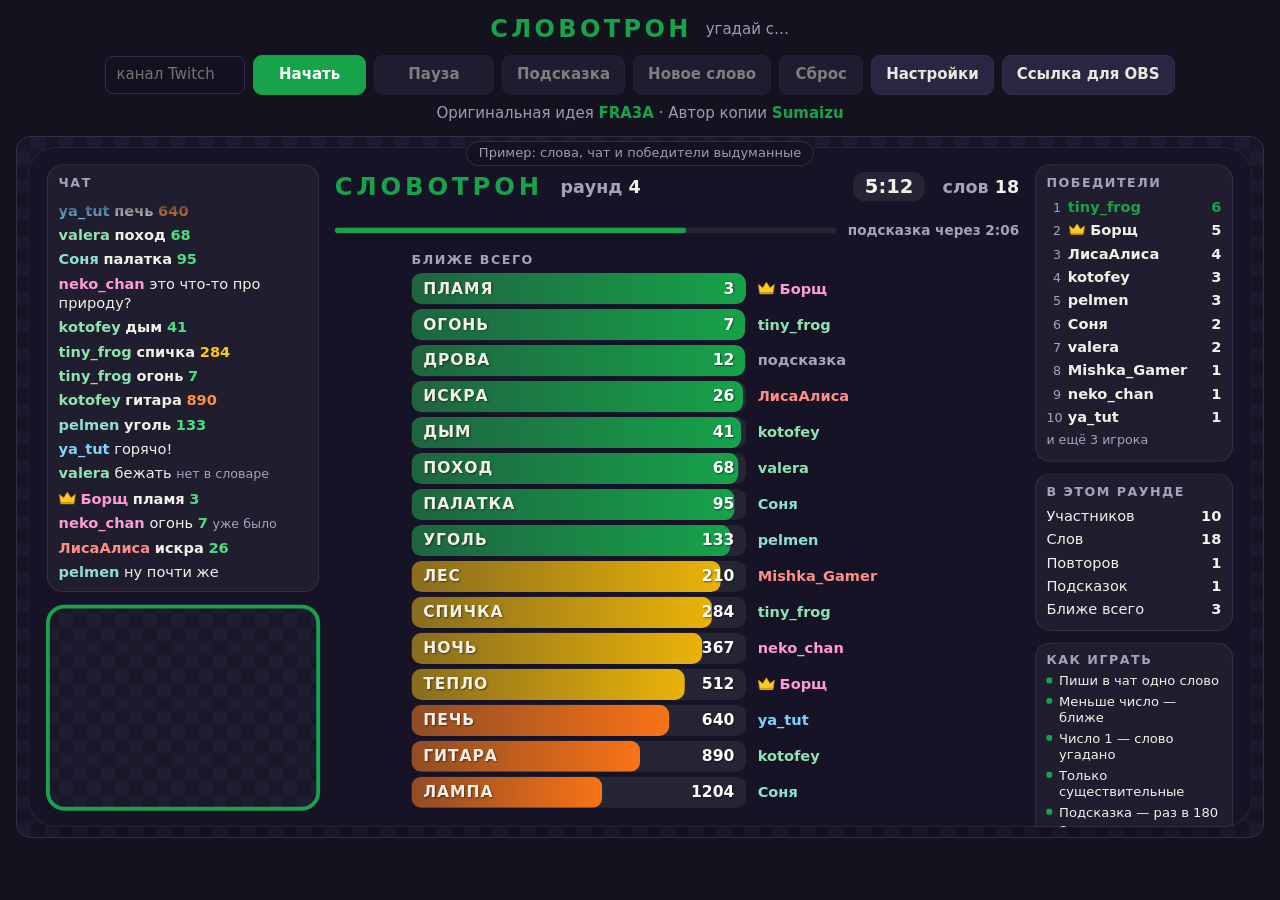
==== site/index.html @ 0b330c4e "Словотрон: игра для чата Twitch" ====
<!doctype html>
<html lang="ru">
<head>
<meta charset="utf-8">
<meta name="viewport" content="width=device-width, initial-scale=1">
<title>Словотрон — угадай слово по смыслу, игра для чата Twitch</title>
<meta name="description" content="Игра для чата Twitch на русском: загадано слово, зрители пишут свои, а игра показывает, насколько каждое близко по смыслу. Играй прямо в браузере или вставь ссылку в OBS — ставить ничего не нужно.">
<link rel="icon" href="data:image/svg+xml,%3Csvg xmlns='http://www.w3.org/2000/svg' viewBox='0 0 32 32'%3E%3Crect width='32' height='32' rx='7' fill='%23151325'/%3E%3Crect x='5' y='6.5' width='22' height='5' rx='2.5' fill='%2316a34a'/%3E%3Crect x='5' y='13.5' width='15' height='5' rx='2.5' fill='%23eab308'/%3E%3Crect x='5' y='20.5' width='9' height='5' rx='2.5' fill='%23f97316'/%3E%3C/svg%3E">
<link rel="stylesheet" href="css/page.css">
</head>
<body>
<main class="page">
  <header class="top">
    <h1>Словотрон</h1>
    <p class="tagline" id="status">угадай слово по смыслу</p>
    <form class="controls" id="start" autocomplete="off">
      <input type="text" id="s-channel" placeholder="канал Twitch" spellcheck="false" aria-label="Канал Twitch">
      <button type="submit" class="primary" id="play" disabled>Начать</button>
      <button type="button" id="pause" disabled>Пауза</button>
      <button type="button" id="hint" title="Открыть подсказку, не дожидаясь голосования" disabled>Подсказка</button>
      <button type="button" id="skip" title="Закончить раунд и загадать новое слово" disabled>Новое слово</button>
      <button type="button" id="reset" title="Очистить таблицу победителей" disabled>Сброс</button>
      <button type="button" id="toggle-settings" aria-expanded="false" aria-controls="settings">Настройки</button>
      <button type="button" id="toggle-link" aria-expanded="false" aria-controls="link-panel">Ссылка для OBS</button>
    </form>
    <p class="author">Оригинальная идея <a href="https://fra3a.ru/" target="_blank" rel="noopener">FRA3A</a> · Автор копии <a href="https://www.twitch.tv/sumaizu" target="_blank" rel="noopener">Sumaizu</a></p>
    <section class="panel popover" id="link-panel" hidden>
      <div class="row">
        <input type="text" id="link" readonly aria-label="Ссылка на оверлей">
        <button type="button" id="copy">Копировать</button>
      </div>
      <p class="status" id="link-status"></p>
      <p class="hint">Вставь ссылку в источник «Браузер» в OBS, размер 1920×1080. Игра начинается через 10 секунд после того, как источник появился на экране. Пока источник скрыт, игра стоит на паузе.</p>
    </section>
  </header>

  <div class="layout" id="layout">
    <div class="stage">
      <div class="screen">
        <iframe id="game" title="Словотрон"></iframe>
        <p class="note" id="example-note">Пример: слова, чат и победители выдуманные</p>
      </div>
    </div>

    <form class="panel settings" id="settings" autocomplete="off" hidden>
      <fieldset>
        <legend>Слова</legend>
        <div class="field">
          <label for="s-backend">Кто загадывает слово и считает близость</label>
          <select id="s-backend">
            <option value="kontekstno">контекстно.рф</option>
            <option value="wordgun">wordgun.ru</option>
          </select>
          <p class="hint" id="backend-hint"></p>
        </div>
        <div class="field" id="difficulty-field">
          <label for="s-difficulty">Сложность слов</label>
          <select id="s-difficulty"><option value="">любые слова</option></select>
        </div>
      </fieldset>

      <fieldset>
        <legend>Раунд</legend>
        <div class="field">
          <label for="s-pause">Пауза после раунда</label>
          <div class="row"><input type="number" id="s-pause" min="5" max="600"><span class="hint">секунд, потом новое слово</span></div>
        </div>
        <div class="field">
          <label for="s-hint_every">Подсказка</label>
          <div class="row"><input type="number" id="s-hint_every" min="0" max="3600"><span class="hint">секунд без нового лучшего слова</span></div>
          <p class="hint">Игра сама открывает слово ближе к загаданному. 0 — без подсказок</p>
        </div>
      </fieldset>

      <fieldset>
        <legend>Чат</legend>
        <label class="check">
          <input type="checkbox" id="s-chat_commands">
          <span>Команды для стримера и модераторов
            <span class="hint"><code>!словотрон-раунд</code> — новое слово</span>
            <span class="hint"><code>!словотрон-подсказка</code> — подсказка сразу</span>
            <span class="hint"><code>!словотрон-пауза</code> — пауза, ещё раз — продолжить</span>
            <span class="hint"><code>!словотрон-сброс</code> — очистить таблицу победителей</span>
          </span>
        </label>
      </fieldset>

      <fieldset>
        <legend>Таблица победителей</legend>
        <div class="field">
          <label for="s-reset_mode">Очищать</label>
          <select id="s-reset_mode">
            <option value="never">только вручную: кнопкой или командой</option>
            <option value="day">каждый день</option>
            <option value="week">каждую неделю, в понедельник</option>
            <option value="month">каждый месяц, первого числа</option>
            <option value="timer">по таймеру</option>
          </select>
        </div>
        <div class="field" id="reset-hour-field">
          <label for="s-reset_hour">В котором часу</label>
          <div class="row"><input type="number" id="s-reset_hour" min="0" max="23"><span class="hint">часов, по времени компьютера с игрой</span></div>
        </div>
        <div class="field" id="reset-hours-field">
          <label for="s-reset_hours">Таймер</label>
          <div class="row"><span class="hint">каждые</span><input type="number" id="s-reset_hours" min="1" max="720"><span class="hint">часов</span></div>
        </div>
      </fieldset>

      <fieldset>
        <legend>Звук</legend>
        <label class="check"><input type="checkbox" id="s-sound"><span>Звуки игры</span></label>
        <div class="field">
          <label for="s-volume">Громкость</label>
          <div class="row">
            <input type="range" id="s-volume" min="0" max="100" step="5">
            <span class="hint" id="volume-text"></span>
            <button type="button" id="listen">Послушать</button>
          </div>
        </div>
      </fieldset>

      <fieldset>
        <legend>Вид</legend>
        <div class="split">
          <div class="group">
            <div class="field">
              <label for="s-accent">Цвет оформления</label>
              <div class="row"><input type="color" id="s-accent"></div>
            </div>
            <div class="switch" role="group" aria-label="Окошко под вебку">
              <button type="button" data-webcam="1">С вебкой</button><button type="button" data-webcam="0">Без вебки</button>
            </div>
          </div>
          <div class="group">
            <label class="check"><input type="checkbox" id="hide-chat"><span>Скрыть чат <span class="hint">вместе с окошком под вебку</span></span></label>
            <label class="check"><input type="checkbox" id="hide-side"><span>Убрать победителей и правила</span></label>
            <label class="check"><input type="checkbox" id="hide-bg"><span>Прозрачный фон</span></label>
          </div>
        </div>
      </fieldset>

      <div class="footer"><button type="button" class="quiet" id="defaults">Рекомендуемые настройки</button></div>
    </form>
  </div>
</main>
<script type="module" src="js/page.js"></script>
</body>
</html>
---- site/css/page.css ----
:root {
  color-scheme: dark;
  --bg: #14121f;
  --panel: #1d1a2e;
  --field: #131120;
  --line: #322e49;
  --ink: #ece8df;
  --muted: #9f9bb5;
  --accent: #16a34a;
  --accent-ink: #fff;
  --ok: #7fd9a2;
  --warn: #ffcf70;
}

* { box-sizing: border-box; }
[hidden] { display: none !important; }
html { height: 100%; background: var(--bg); }

body {
  height: 100%; margin: 0; padding: 12px 16px 16px; color: var(--ink); background: var(--bg);
  font: 15px/1.45 "Segoe UI", system-ui, -apple-system, Roboto, "Helvetica Neue", Arial, sans-serif;
}

p { margin: 0; }
code { font-family: Consolas, "Cascadia Mono", monospace; font-size: 13px; color: var(--accent); }
:focus-visible { outline: 2px solid var(--accent); outline-offset: 2px; }

.page { height: 100%; display: flex; flex-direction: column; gap: 12px; }
.top {
  position: relative; flex: none; align-self: center; max-width: 100%;
  display: flex; flex-wrap: wrap; align-items: center; justify-content: center; gap: 8px 14px;
}
h1 {
  margin: 0; font-size: 24px; font-weight: 900; letter-spacing: .14em; text-transform: uppercase;
  color: var(--accent);
}
.tagline {
  flex: none; width: clamp(84px, 100vw - 1452px, 240px); color: var(--muted);
  white-space: nowrap; overflow: hidden; text-overflow: ellipsis;
}
.tagline.ok { color: var(--ok); }
.tagline.warn { color: var(--warn); }
.controls { display: flex; flex-wrap: wrap; align-items: center; gap: 8px; }
.controls input { width: 140px; }
#play { min-width: 7.5em; }
#pause { min-width: 8em; }
#skip { min-width: 8.2em; }
#reset { min-width: 5.6em; }
button.armed { border-color: var(--warn); color: var(--warn); }
.author { color: var(--muted); white-space: nowrap; }
.author a { color: var(--accent); font-weight: 700; text-decoration: none; }
.author a:hover { text-decoration: underline; }
.popover {
  position: absolute; right: 0; top: calc(100% + 8px); z-index: 5; width: min(600px, 100%);
  box-shadow: 0 18px 44px rgba(0, 0, 0, .55);
}

.panel {
  background: var(--panel); border: 1px solid var(--line); border-radius: 14px; padding: 16px 18px; min-width: 0;
}
h2, legend {
  margin: 0 0 10px; padding: 0; font-size: 13px; font-weight: 700; letter-spacing: .1em; text-transform: uppercase;
  color: var(--muted);
}
.hint { color: var(--muted); font-size: 13px; }
.panel > .hint { margin-top: 8px; }

.layout {
  flex: 1; min-height: 0; display: grid; gap: 16px;
  grid-template: minmax(0, 1fr) / minmax(0, 1fr);
}
.layout.with-settings { grid-template-columns: minmax(0, 1fr) 400px; }
.stage { min-width: 0; min-height: 0; display: grid; place-items: start center; container-type: size; }
.screen {
  position: relative; width: 100%; height: 100%; border-radius: 14px; overflow: hidden;
  border: 1px solid var(--line);
  background: repeating-conic-gradient(#201d33 0% 25%, #191728 0% 50%) 0 0 / 28px 28px;
}
@supports (width: 1cqw) {
  .screen { width: min(100cqw, 100cqh * 16 / 9); height: auto; aspect-ratio: 16 / 9; }
}
.screen iframe { position: absolute; inset: 0; width: 100%; height: 100%; border: 0; color-scheme: light; }
.note {
  position: absolute; left: 50%; top: 4px; transform: translateX(-50%); padding: 2px 12px; border-radius: 999px;
  background: rgba(20, 18, 31, .9); border: 1px solid var(--line); color: var(--muted); font-size: 13px;
  white-space: nowrap; pointer-events: none;
}
.settings { min-height: 0; overflow-y: auto; }
@media (max-width: 900px) {
  html, body, .page { height: auto; }
  .layout, .layout.with-settings { grid-template: auto / minmax(0, 1fr); }
  .stage { container-type: normal; }
  .screen { width: 100%; height: auto; aspect-ratio: 16 / 9; }
  .settings { overflow-y: visible; }
}

button {
  font: inherit; font-weight: 600; color: var(--ink); background: #2a2642; border: 1px solid var(--line);
  border-radius: 9px; padding: 8px 14px; cursor: pointer;
}
button:hover { border-color: var(--muted); }
button:disabled { opacity: .5; cursor: default; }
button.primary { background: var(--accent); border-color: var(--accent); color: var(--accent-ink); }
button.quiet { background: none; color: var(--muted); font-weight: 400; }
button[aria-expanded="true"] { border-color: var(--accent); color: var(--accent); }

input, select {
  font: inherit; color: var(--ink); background: var(--field); border: 1px solid var(--line); border-radius: 8px;
  padding: 7px 10px; min-width: 0;
}
input[type=number] { width: 86px; }
input[type=color] { width: 54px; height: 34px; padding: 3px; }
input[type=range] {
  flex: 1 1 140px; max-width: 220px; padding: 0; border: 0; background: none; accent-color: var(--accent);
}
input[type=checkbox] { width: 17px; height: 17px; accent-color: var(--accent); flex: none; margin: 2px 0 0; }

.row { display: flex; flex-wrap: wrap; align-items: center; gap: 8px; }
.row > input[type=text] { flex: 1 1 140px; }

#link { font-family: Consolas, "Cascadia Mono", monospace; font-size: 13px; }
.status { margin-top: 10px; font-size: 14px; color: var(--muted); }
.status:empty { display: none; }
.status.warn { color: var(--warn); }

fieldset { border: 0; margin: 0 0 18px; padding: 0; display: grid; gap: 12px; min-width: 0; }
.split {
  display: grid; grid-template-columns: repeat(auto-fit, minmax(200px, 1fr)); gap: 12px 24px; align-items: start;
}
.group { display: grid; gap: 12px; min-width: 0; }
.field { display: grid; gap: 4px; min-width: 0; }
.field > label, .field > .label { font-weight: 600; }
.check { display: flex; gap: 9px; align-items: flex-start; }
.check span { display: block; }

.switch {
  display: inline-flex; justify-self: start; border: 1px solid var(--line); border-radius: 9px; overflow: hidden;
}
.switch button { border: 0; border-radius: 0; background: var(--field); color: var(--muted); white-space: nowrap; }
.switch button.on { background: var(--accent); color: var(--accent-ink); }

.footer { display: flex; justify-content: flex-end; }
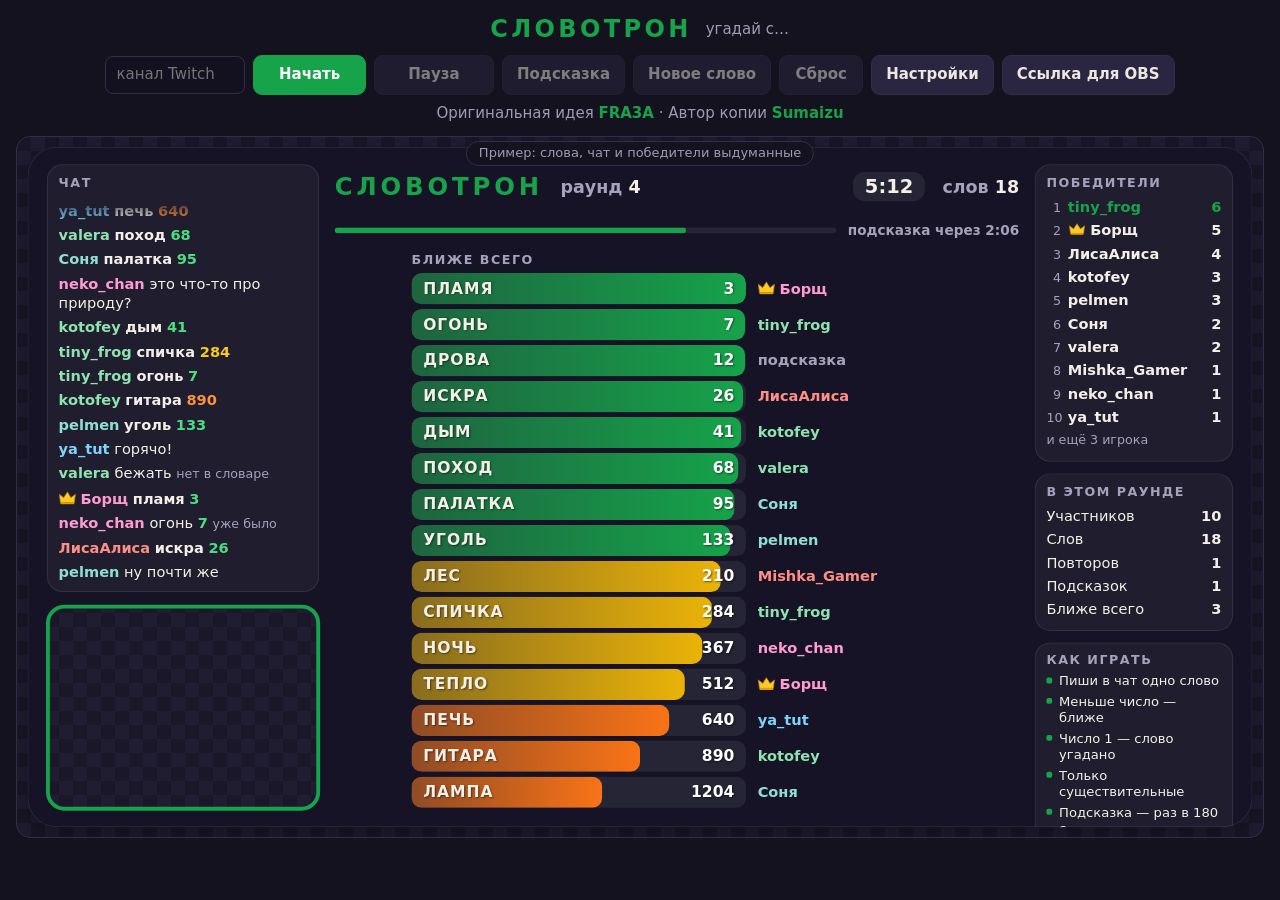
==== commit 83837b8a: "Название в шапке ведёт на главную страницу сайта" ====
--- a/site/index.html
+++ b/site/index.html
@@ -11,7 +11,7 @@
 <body>
 <main class="page">
   <header class="top">
-    <h1>Словотрон</h1>
+    <h1><a href="https://gamesonstream.ru/" title="Все игры">Словотрон</a></h1>
     <p class="tagline" id="status">угадай слово по смыслу</p>
     <form class="controls" id="start" autocomplete="off">
       <input type="text" id="s-channel" placeholder="канал Twitch" spellcheck="false" aria-label="Канал Twitch">
--- a/site/css/page.css
+++ b/site/css/page.css
@@ -34,6 +34,8 @@
   margin: 0; font-size: 24px; font-weight: 900; letter-spacing: .14em; text-transform: uppercase;
   color: var(--accent);
 }
+h1 a { color: inherit; text-decoration: none; }
+h1 a:hover { text-decoration: underline; }
 .tagline {
   flex: none; width: clamp(84px, 100vw - 1452px, 240px); color: var(--muted);
   white-space: nowrap; overflow: hidden; text-overflow: ellipsis;
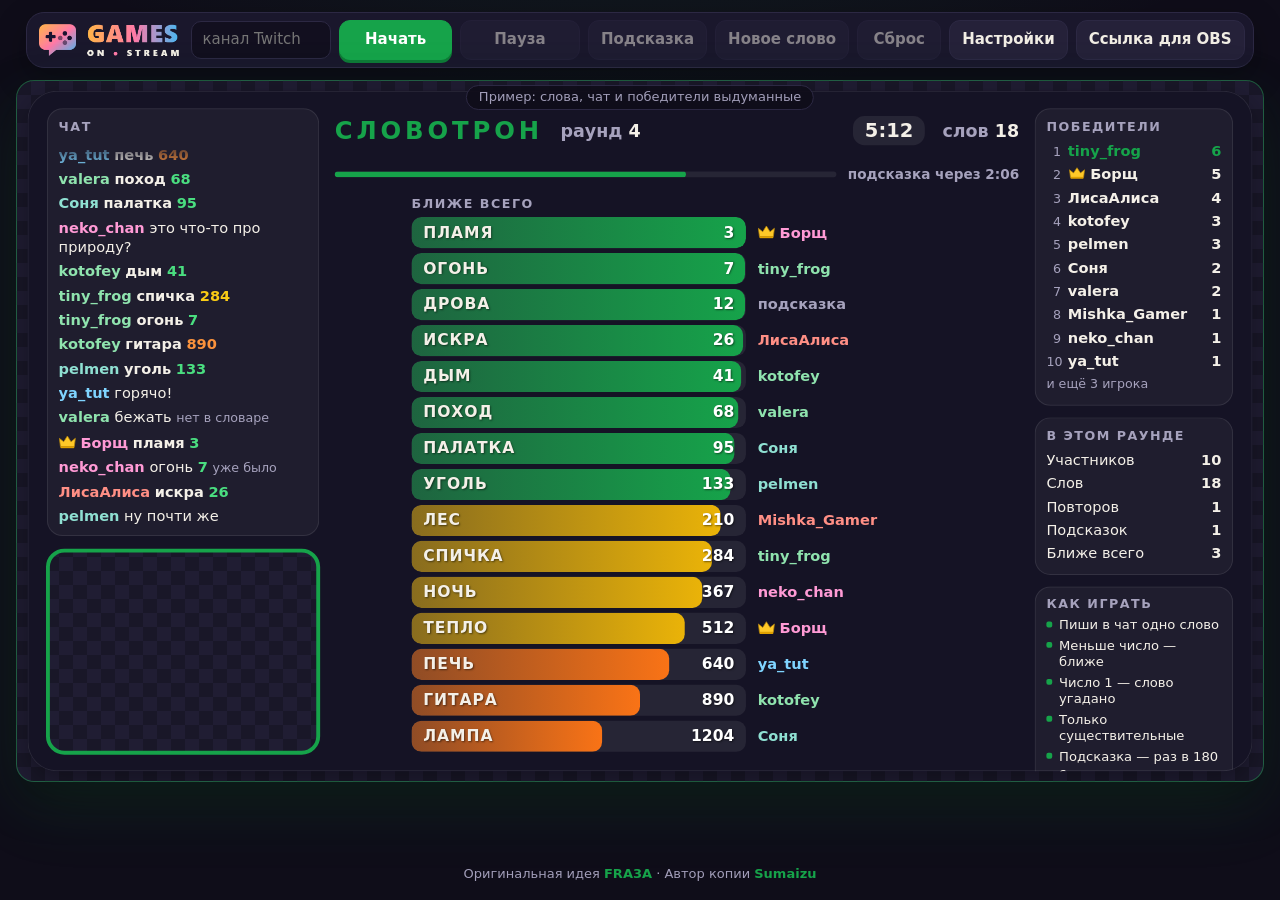
==== commit df1252c6: "Страница в стиле главной: логотип Games on Stream вместо названия, подпись внизу" ====
--- a/site/index.html
+++ b/site/index.html
@@ -11,8 +11,7 @@
 <body>
 <main class="page">
   <header class="top">
-    <h1><a href="https://gamesonstream.ru/" title="Все игры">Словотрон</a></h1>
-    <p class="tagline" id="status">угадай слово по смыслу</p>
+    <a class="logo" href="https://gamesonstream.ru/" title="Все игры"><img src="images/logo.png" alt="Games on Stream" width="527" height="121"></a>
     <form class="controls" id="start" autocomplete="off">
       <input type="text" id="s-channel" placeholder="канал Twitch" spellcheck="false" aria-label="Канал Twitch">
       <button type="submit" class="primary" id="play" disabled>Начать</button>
@@ -23,7 +22,6 @@
       <button type="button" id="toggle-settings" aria-expanded="false" aria-controls="settings">Настройки</button>
       <button type="button" id="toggle-link" aria-expanded="false" aria-controls="link-panel">Ссылка для OBS</button>
     </form>
-    <p class="author">Оригинальная идея <a href="https://fra3a.ru/" target="_blank" rel="noopener">FRA3A</a> · Автор копии <a href="https://www.twitch.tv/sumaizu" target="_blank" rel="noopener">Sumaizu</a></p>
     <section class="panel popover" id="link-panel" hidden>
       <div class="row">
         <input type="text" id="link" readonly aria-label="Ссылка на оверлей">
@@ -143,6 +141,10 @@
       <div class="footer"><button type="button" class="quiet" id="defaults">Рекомендуемые настройки</button></div>
     </form>
   </div>
+  <footer class="foot">
+    <p class="tagline" id="status"></p>
+    <p class="author">Оригинальная идея <a href="https://fra3a.ru/" target="_blank" rel="noopener">FRA3A</a> · Автор копии <a href="https://www.twitch.tv/sumaizu" target="_blank" rel="noopener">Sumaizu</a></p>
+  </footer>
 </main>
 <script type="module" src="js/page.js"></script>
 </body>
--- a/site/css/page.css
+++ b/site/css/page.css
@@ -1,13 +1,16 @@
 :root {
   color-scheme: dark;
-  --bg: #14121f;
-  --panel: #1d1a2e;
-  --field: #131120;
-  --line: #322e49;
-  --ink: #ece8df;
-  --muted: #9f9bb5;
+  --bg: #0f0d19;
+  --panel: #1a172c;
+  --field: #120f1f;
+  --line: #2c2843;
+  --ink: #f1ede4;
+  --muted: #a29eb9;
   --accent: #16a34a;
   --accent-ink: #fff;
+  --accent-deep: #0f7a37;
+  --frame: rgba(34, 197, 94, .38);
+  --glow: rgba(34, 197, 94, .12);
   --ok: #7fd9a2;
   --warn: #ffcf70;
 }
@@ -17,7 +20,8 @@
 html { height: 100%; background: var(--bg); }
 
 body {
-  height: 100%; margin: 0; padding: 12px 16px 16px; color: var(--ink); background: var(--bg);
+  height: 100%; margin: 0; padding: 12px 16px 16px; color: var(--ink);
+  background: radial-gradient(1000px 360px at 50% -160px, var(--glow), transparent 70%) no-repeat, var(--bg);
   font: 15px/1.45 "Segoe UI", system-ui, -apple-system, Roboto, "Helvetica Neue", Arial, sans-serif;
 }
 
@@ -28,18 +32,22 @@
 .page { height: 100%; display: flex; flex-direction: column; gap: 12px; }
 .top {
   position: relative; flex: none; align-self: center; max-width: 100%;
-  display: flex; flex-wrap: wrap; align-items: center; justify-content: center; gap: 8px 14px;
+  display: flex; flex-wrap: wrap; align-items: center; justify-content: center; gap: 8px 12px;
+  padding: 7px 8px 7px 12px; border-radius: 18px; background: var(--panel); border: 1px solid var(--line);
+  box-shadow: 0 12px 32px rgba(0, 0, 0, .28);
 }
-h1 {
-  margin: 0; font-size: 24px; font-weight: 900; letter-spacing: .14em; text-transform: uppercase;
-  color: var(--accent);
+.logo { display: block; flex: none; border-radius: 8px; }
+.logo img { display: block; width: 140px; height: auto; transition: transform .15s; }
+.logo:hover img { transform: scale(1.04); }
+.foot {
+  flex: none; display: flex; flex-wrap: wrap; align-items: center; justify-content: center; gap: 2px 16px;
+  padding: 0 8px; font-size: 13px;
 }
-h1 a { color: inherit; text-decoration: none; }
-h1 a:hover { text-decoration: underline; }
 .tagline {
-  flex: none; width: clamp(84px, 100vw - 1452px, 240px); color: var(--muted);
+  flex: 0 1 auto; min-width: 0; color: var(--muted);
   white-space: nowrap; overflow: hidden; text-overflow: ellipsis;
 }
+.tagline:empty { display: none; }
 .tagline.ok { color: var(--ok); }
 .tagline.warn { color: var(--warn); }
 .controls { display: flex; flex-wrap: wrap; align-items: center; gap: 8px; }
@@ -51,6 +59,9 @@
 button.armed { border-color: var(--warn); color: var(--warn); }
 .author { color: var(--muted); white-space: nowrap; }
 .author a { color: var(--accent); font-weight: 700; text-decoration: none; }
+@media (max-width: 560px) {
+  .author { white-space: normal; text-align: center; }
+}
 .author a:hover { text-decoration: underline; }
 .popover {
   position: absolute; right: 0; top: calc(100% + 8px); z-index: 5; width: min(600px, 100%);
@@ -58,7 +69,7 @@
 }
 
 .panel {
-  background: var(--panel); border: 1px solid var(--line); border-radius: 14px; padding: 16px 18px; min-width: 0;
+  background: var(--panel); border: 1px solid var(--line); border-radius: 18px; padding: 16px 18px; min-width: 0;
 }
 h2, legend {
   margin: 0 0 10px; padding: 0; font-size: 13px; font-weight: 700; letter-spacing: .1em; text-transform: uppercase;
@@ -74,8 +85,8 @@
 .layout.with-settings { grid-template-columns: minmax(0, 1fr) 400px; }
 .stage { min-width: 0; min-height: 0; display: grid; place-items: start center; container-type: size; }
 .screen {
-  position: relative; width: 100%; height: 100%; border-radius: 14px; overflow: hidden;
-  border: 1px solid var(--line);
+  position: relative; width: 100%; height: 100%; border-radius: 18px; overflow: hidden;
+  border: 1px solid var(--frame); box-shadow: 0 24px 70px var(--glow), 0 18px 40px rgba(0, 0, 0, .35);
   background: repeating-conic-gradient(#201d33 0% 25%, #191728 0% 50%) 0 0 / 28px 28px;
 }
 @supports (width: 1cqw) {
@@ -84,7 +95,7 @@
 .screen iframe { position: absolute; inset: 0; width: 100%; height: 100%; border: 0; color-scheme: light; }
 .note {
   position: absolute; left: 50%; top: 4px; transform: translateX(-50%); padding: 2px 12px; border-radius: 999px;
-  background: rgba(20, 18, 31, .9); border: 1px solid var(--line); color: var(--muted); font-size: 13px;
+  background: rgba(15, 13, 25, .9); border: 1px solid var(--line); color: var(--muted); font-size: 13px;
   white-space: nowrap; pointer-events: none;
 }
 .settings { min-height: 0; overflow-y: auto; }
@@ -97,17 +108,21 @@
 }
 
 button {
-  font: inherit; font-weight: 600; color: var(--ink); background: #2a2642; border: 1px solid var(--line);
-  border-radius: 9px; padding: 8px 14px; cursor: pointer;
+  font: inherit; font-weight: 700; color: var(--ink); background: #252139; border: 1px solid var(--line);
+  border-radius: 11px; padding: 8px 12px; cursor: pointer;
 }
 button:hover { border-color: var(--muted); }
 button:disabled { opacity: .5; cursor: default; }
-button.primary { background: var(--accent); border-color: var(--accent); color: var(--accent-ink); }
+button.primary {
+  background: var(--accent); border-color: var(--accent); color: var(--accent-ink);
+  box-shadow: 0 3px 0 var(--accent-deep);
+}
+button.primary:active:not(:disabled) { transform: translateY(2px); box-shadow: 0 1px 0 var(--accent-deep); }
 button.quiet { background: none; color: var(--muted); font-weight: 400; }
 button[aria-expanded="true"] { border-color: var(--accent); color: var(--accent); }
 
 input, select {
-  font: inherit; color: var(--ink); background: var(--field); border: 1px solid var(--line); border-radius: 8px;
+  font: inherit; color: var(--ink); background: var(--field); border: 1px solid var(--line); border-radius: 10px;
   padding: 7px 10px; min-width: 0;
 }
 input[type=number] { width: 86px; }
@@ -136,7 +151,7 @@
 .check span { display: block; }
 
 .switch {
-  display: inline-flex; justify-self: start; border: 1px solid var(--line); border-radius: 9px; overflow: hidden;
+  display: inline-flex; justify-self: start; border: 1px solid var(--line); border-radius: 11px; overflow: hidden;
 }
 .switch button { border: 0; border-radius: 0; background: var(--field); color: var(--muted); white-space: nowrap; }
 .switch button.on { background: var(--accent); color: var(--accent-ink); }
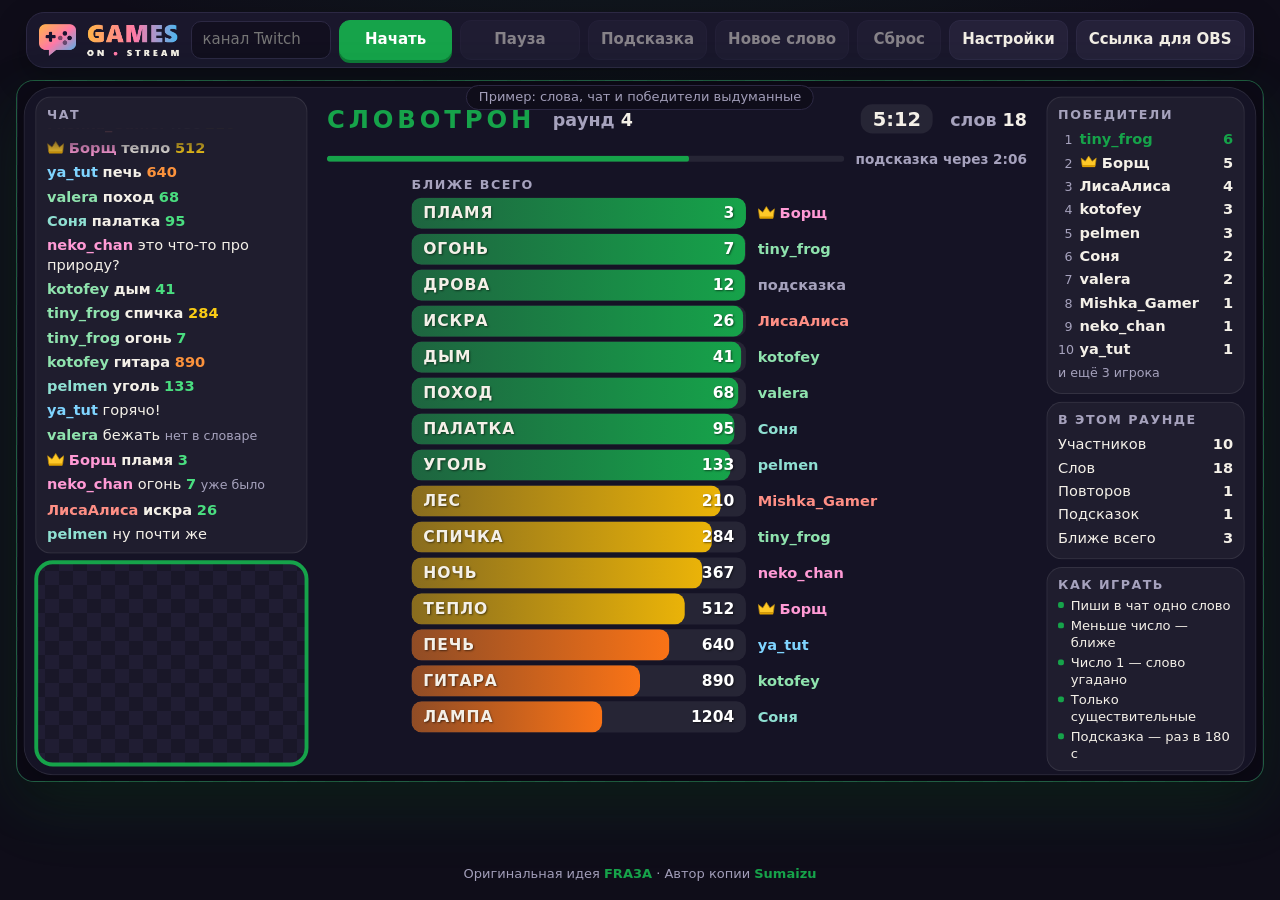
==== commit 53ebb792: "Окошко под вебку: три кнопки и режим «Витубер»" ====
--- a/site/index.html
+++ b/site/index.html
@@ -126,8 +126,11 @@
               <label for="s-accent">Цвет оформления</label>
               <div class="row"><input type="color" id="s-accent"></div>
             </div>
-            <div class="switch" role="group" aria-label="Окошко под вебку">
-              <button type="button" data-webcam="1">С вебкой</button><button type="button" data-webcam="0">Без вебки</button>
+            <div class="field">
+              <span class="label" id="webcam-label">Окошко под вебку</span>
+              <div class="switch" role="group" aria-labelledby="webcam-label">
+                <button type="button" data-webcam="none">Без вебки</button><button type="button" data-webcam="cam">С вебкой</button><button type="button" data-webcam="vtuber">Витубер</button>
+              </div>
             </div>
           </div>
           <div class="group">
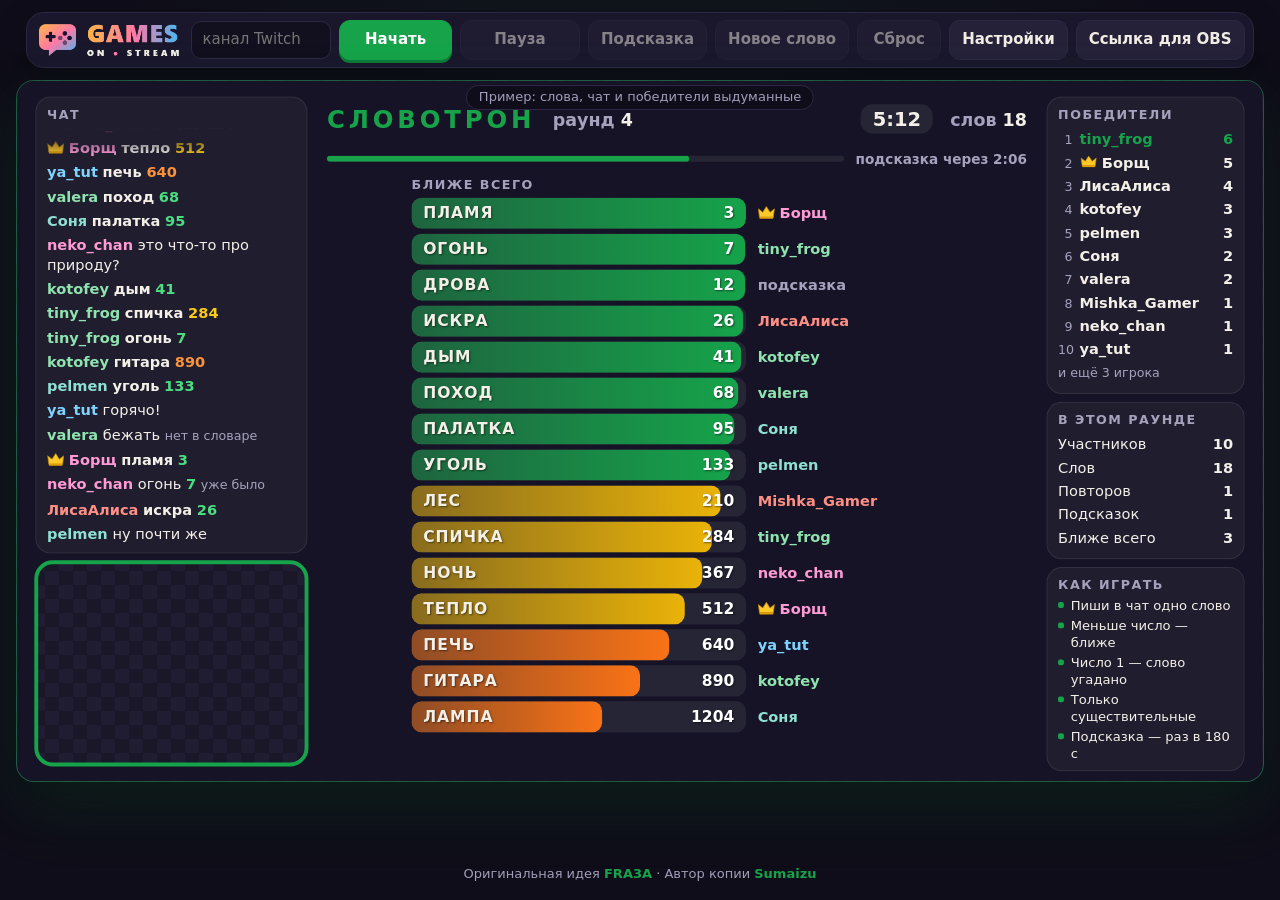
==== commit 6532ce7b: "Статистика: игра сообщает сайту канал и время игры" ====
--- a/site/index.html
+++ b/site/index.html
@@ -28,7 +28,7 @@
         <button type="button" id="copy">Копировать</button>
       </div>
       <p class="status" id="link-status"></p>
-      <p class="hint">Вставь ссылку в источник «Браузер» в OBS, размер 1920×1080. Игра начинается через 10 секунд после того, как источник появился на экране. Пока источник скрыт, игра стоит на паузе.</p>
+      <p class="hint">Вставь ссылку в источник «Браузер» в OBS, размер 1920×1080 (у минималистичного оверлея — 640×1080). Игра начинается через 10 секунд после того, как источник появился на экране. Пока источник скрыт, игра стоит на паузе. Игра сообщает сайту название канала и время игры — только для статистики автора, кто играет.</p>
     </section>
   </header>
 
@@ -41,6 +41,7 @@
     </div>
 
     <form class="panel settings" id="settings" autocomplete="off" hidden>
+      <label class="check first"><input type="checkbox" id="s-mini"><span>Минималистичный оверлей <span class="hint">вертикальный, 640×1080, без фона: только полоска подсказки и слова</span></span></label>
       <fieldset>
         <legend>Слова</legend>
         <div class="field">
@@ -118,25 +119,12 @@
         </div>
       </fieldset>
 
-      <fieldset>
+      <fieldset id="webcam-field">
         <legend>Вид</legend>
-        <div class="split">
-          <div class="group">
-            <div class="field">
-              <label for="s-accent">Цвет оформления</label>
-              <div class="row"><input type="color" id="s-accent"></div>
-            </div>
-            <div class="field">
-              <span class="label" id="webcam-label">Окошко под вебку</span>
-              <div class="switch" role="group" aria-labelledby="webcam-label">
-                <button type="button" data-webcam="none">Без вебки</button><button type="button" data-webcam="cam">С вебкой</button><button type="button" data-webcam="vtuber">Витубер</button>
-              </div>
-            </div>
-          </div>
-          <div class="group">
-            <label class="check"><input type="checkbox" id="hide-chat"><span>Скрыть чат <span class="hint">вместе с окошком под вебку</span></span></label>
-            <label class="check"><input type="checkbox" id="hide-side"><span>Убрать победителей и правила</span></label>
-            <label class="check"><input type="checkbox" id="hide-bg"><span>Прозрачный фон</span></label>
+        <div class="field">
+          <span class="label" id="webcam-label">Окошко под вебку</span>
+          <div class="switch" role="group" aria-labelledby="webcam-label">
+            <button type="button" data-webcam="none">Без вебки</button><button type="button" data-webcam="cam">С вебкой</button><button type="button" data-webcam="vtuber">Витубер</button>
           </div>
         </div>
       </fieldset>
--- a/site/css/page.css
+++ b/site/css/page.css
@@ -91,6 +91,7 @@
 }
 @supports (width: 1cqw) {
   .screen { width: min(100cqw, 100cqh * 16 / 9); height: auto; aspect-ratio: 16 / 9; }
+  .screen.mini { width: min(100cqw, 100cqh * 16 / 27); aspect-ratio: 16 / 27; }
 }
 .screen iframe { position: absolute; inset: 0; width: 100%; height: 100%; border: 0; color-scheme: light; }
 .note {
@@ -104,6 +105,7 @@
   .layout, .layout.with-settings { grid-template: auto / minmax(0, 1fr); }
   .stage { container-type: normal; }
   .screen { width: 100%; height: auto; aspect-ratio: 16 / 9; }
+  .screen.mini { aspect-ratio: 16 / 27; }
   .settings { overflow-y: visible; }
 }
 
@@ -149,6 +151,7 @@
 .field > label, .field > .label { font-weight: 600; }
 .check { display: flex; gap: 9px; align-items: flex-start; }
 .check span { display: block; }
+.check.first { margin-bottom: 18px; }
 
 .switch {
   display: inline-flex; justify-self: start; border: 1px solid var(--line); border-radius: 11px; overflow: hidden;
